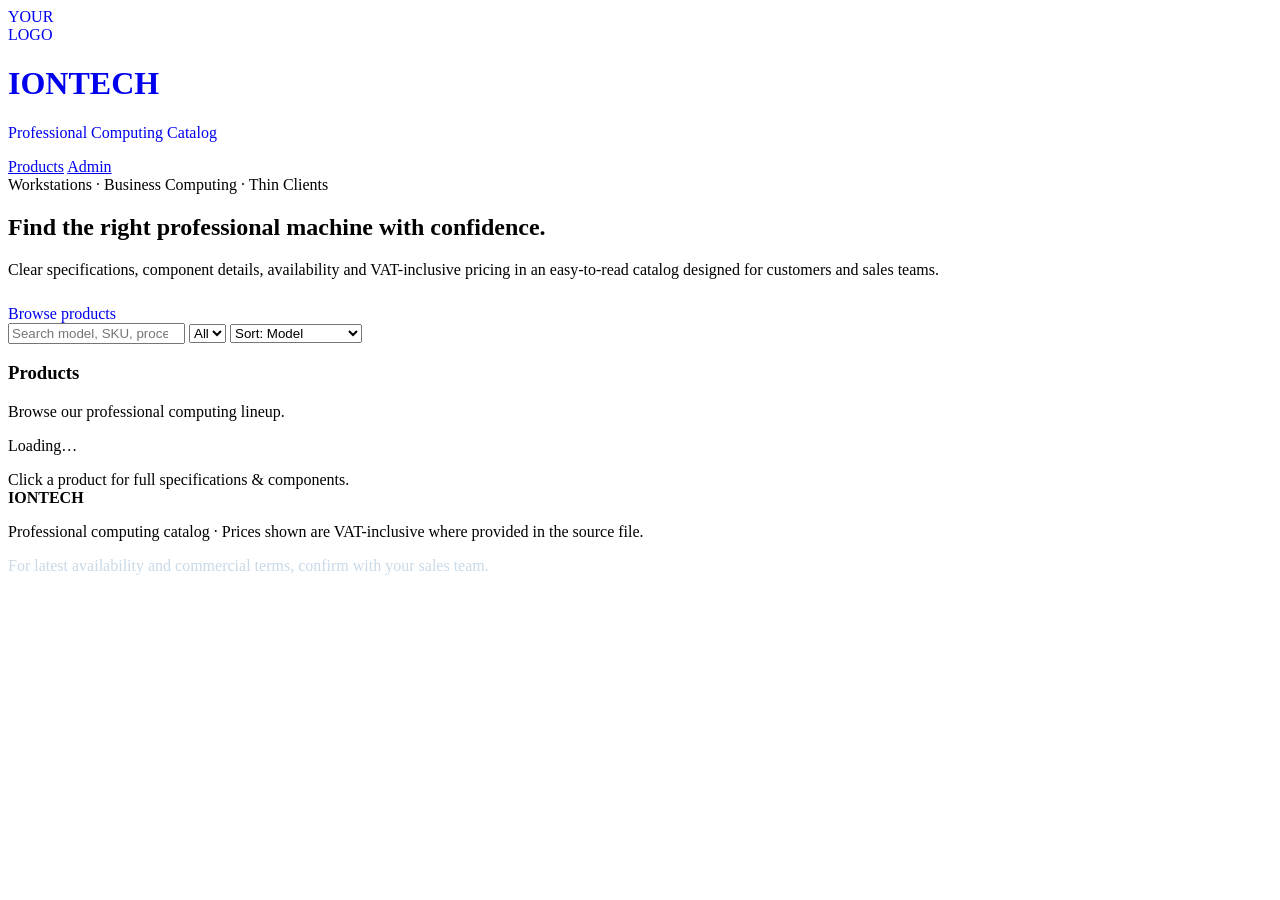
==== index.html @ 897bd8b8 "Add files via upload" ====
<!doctype html>
<html lang="en">
<head>
  <meta charset="utf-8">
  <meta name="viewport" content="width=device-width, initial-scale=1">
  <title>IONTECH Professional Computing Catalog</title>
  <meta name="description" content="Professional workstations and business computing products with specifications, components and VAT-inclusive pricing.">
  <meta name="robots" content="index,follow">
  <meta name="theme-color" content="#153b66">
  <link rel="canonical" href="">
  <link rel="stylesheet" href="./assets/styles.css">
</head>
<body>
<header class="site-header">
  <div class="container nav">
    <a class="brand" href="./" style="text-decoration:none">
      <div class="logo-box" data-logo><span>YOUR<br>LOGO</span></div>
      <div><h1 data-brand>IONTECH</h1><p>Professional Computing Catalog</p></div>
    </a>
    <nav class="nav-links">
      <a href="#catalog">Products</a>
      <a href="./admin.html">Admin</a>
    </nav>
  </div>
</header>

<main>
<section class="hero" id="heroSection">
  <div class="container hero-grid">
    <div>
      <div class="kicker" id="heroKicker">Workstations · Business Computing · Thin Clients</div>
      <h2 id="heroHeading">Find the right professional machine with confidence.</h2>
      <p id="heroSubheading">Clear specifications, component details, availability and VAT-inclusive pricing in an easy-to-read catalog designed for customers and sales teams.</p>
      <a class="btn btn-primary" id="heroButton" href="#catalog" style="display:inline-block;text-decoration:none;margin-top:10px">Browse products</a>
    </div>
  </div>
</section>

<section class="toolbar" id="catalog">
  <div class="container">
    <div class="toolbar-inner">
      <input id="search" class="input" type="search" placeholder="Search model, SKU, processor, GPU, RAM, storage...">
      <select id="category" class="select"><option>All</option></select>
      <select id="sort" class="select">
        <option value="model">Sort: Model</option>
        <option value="priceAsc">Sort: Lowest price</option>
        <option value="priceDesc">Sort: Highest price</option>
      </select>
    </div>
    <div class="catalog-head">
      <div><h3 id="productsHeading">Products</h3><p id="productsSubheading">Browse our professional computing lineup.</p><p id="count">Loading…</p></div>
      <div class="small" id="productsHelper">Click a product for full specifications & components.</div>
    </div>
  </div>
</section>

<section class="container">
  <div id="grid" class="grid"></div>
</section>
</main>

<footer class="footer" id="siteFooter">
  <div class="container">
    <strong data-brand>IONTECH</strong>
    <p id="footerDescription">Professional computing catalog · Prices shown are VAT-inclusive where provided in the source file.</p>
    <p class="small" style="color:#c9d9e7" id="footerNote">For latest availability and commercial terms, confirm with your sales team.</p>
  </div>
</footer>

<div class="modal" id="modal">
  <div class="modal-box" id="modalContent"></div>
</div>

<script src="./Data/products.js"></script>
<script src="./assets/app.js"></script>
</body>
</html>
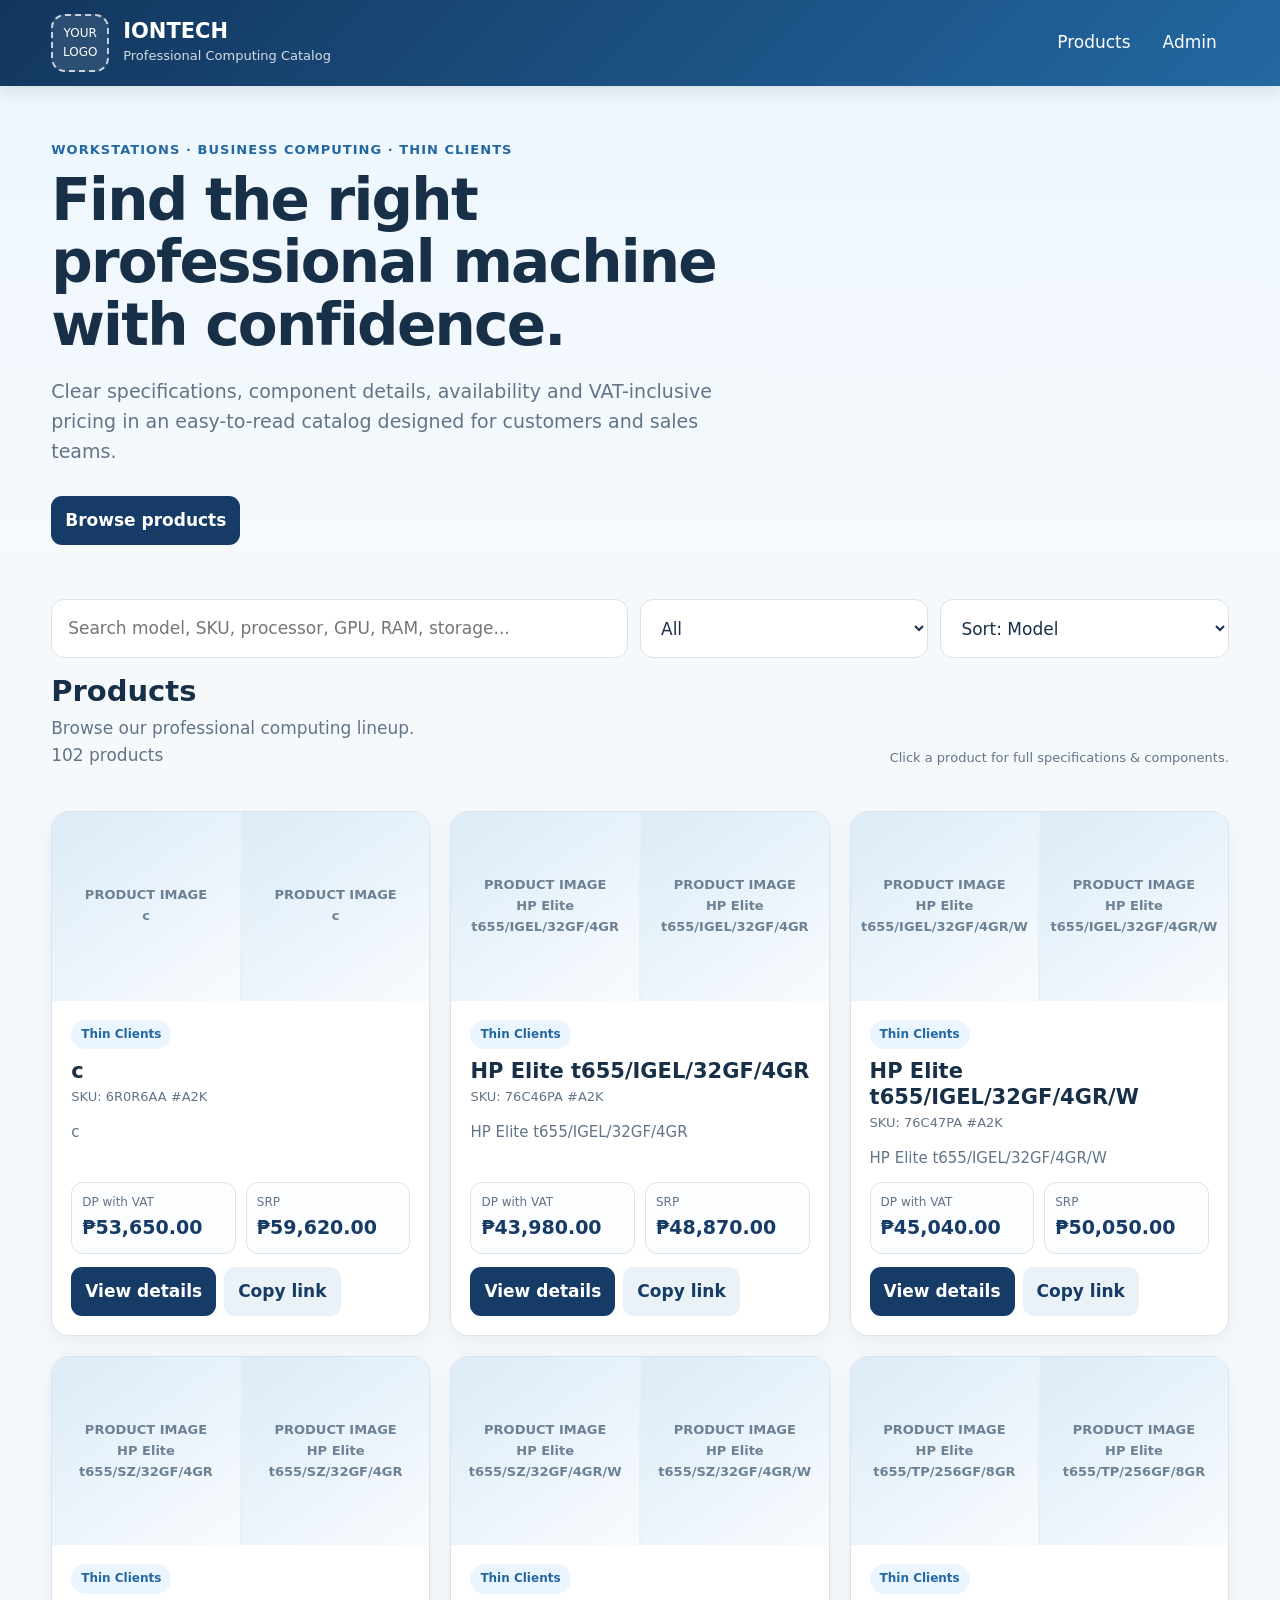
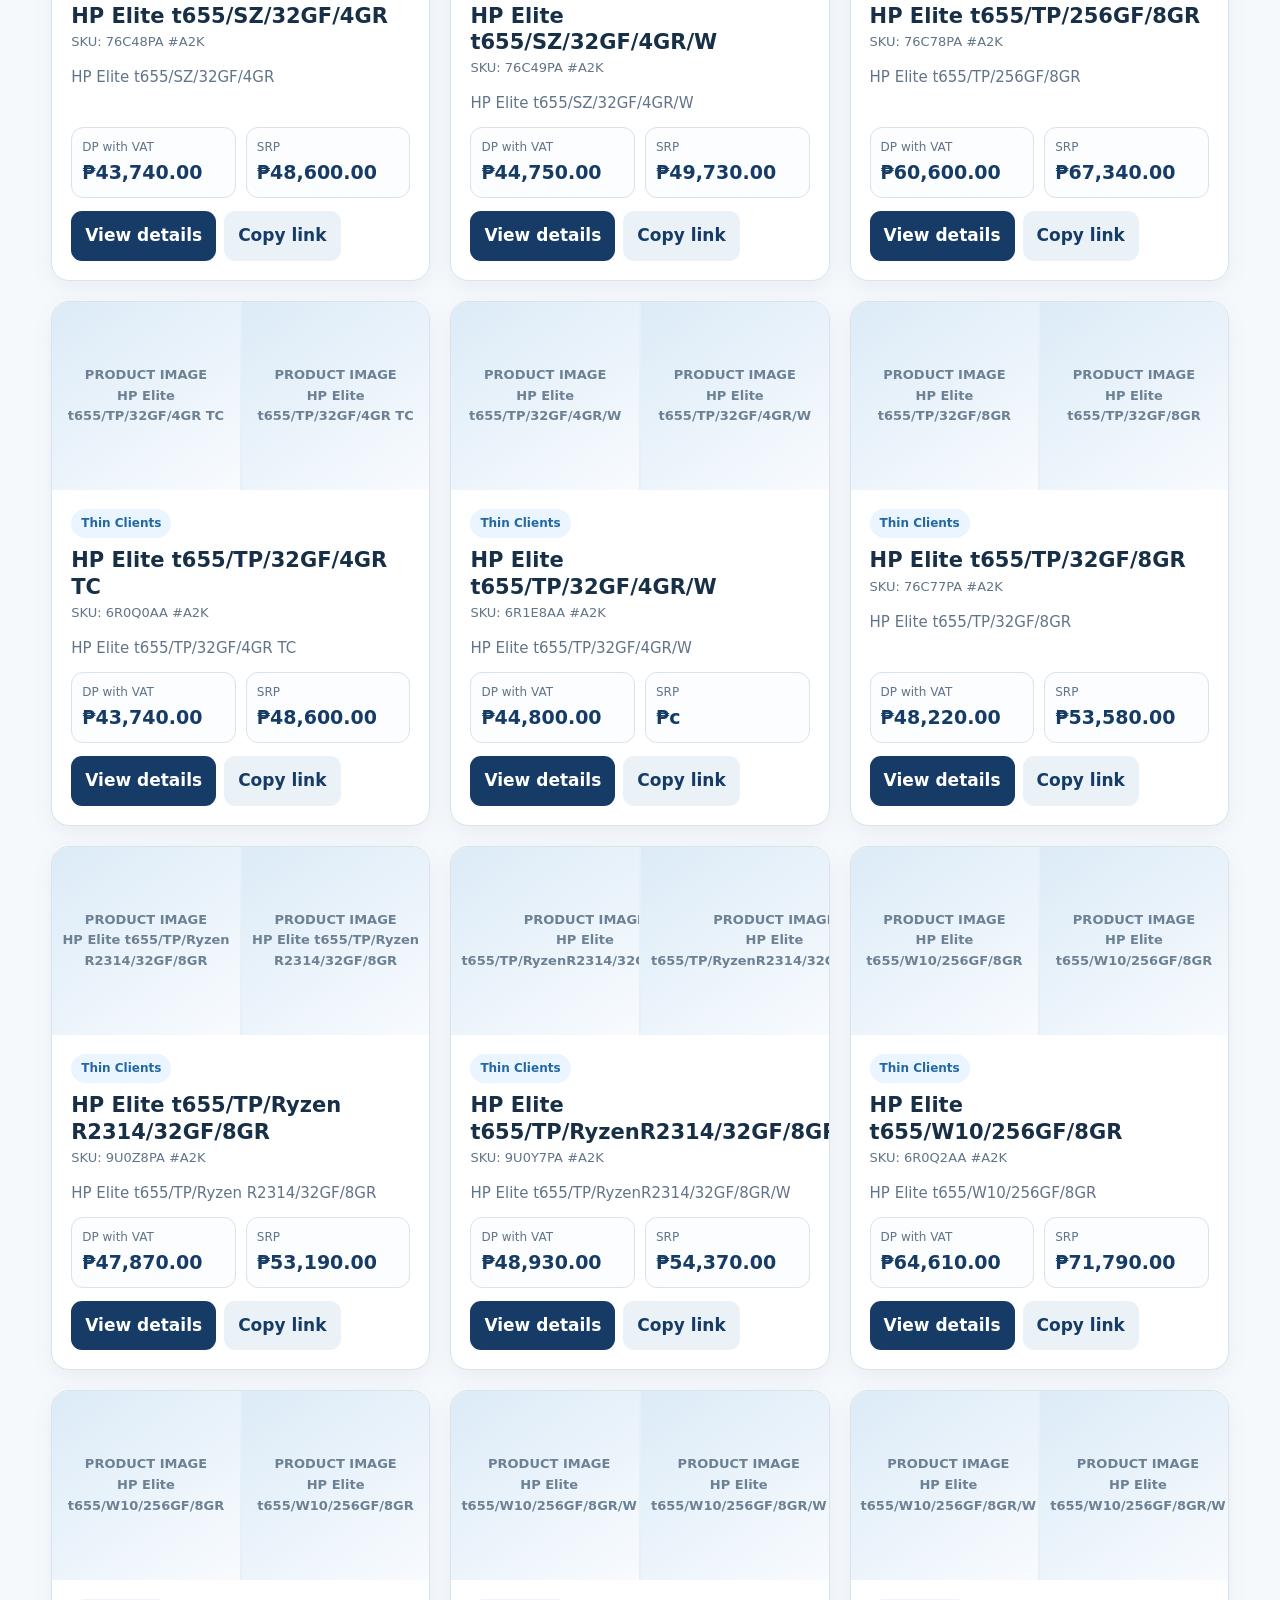
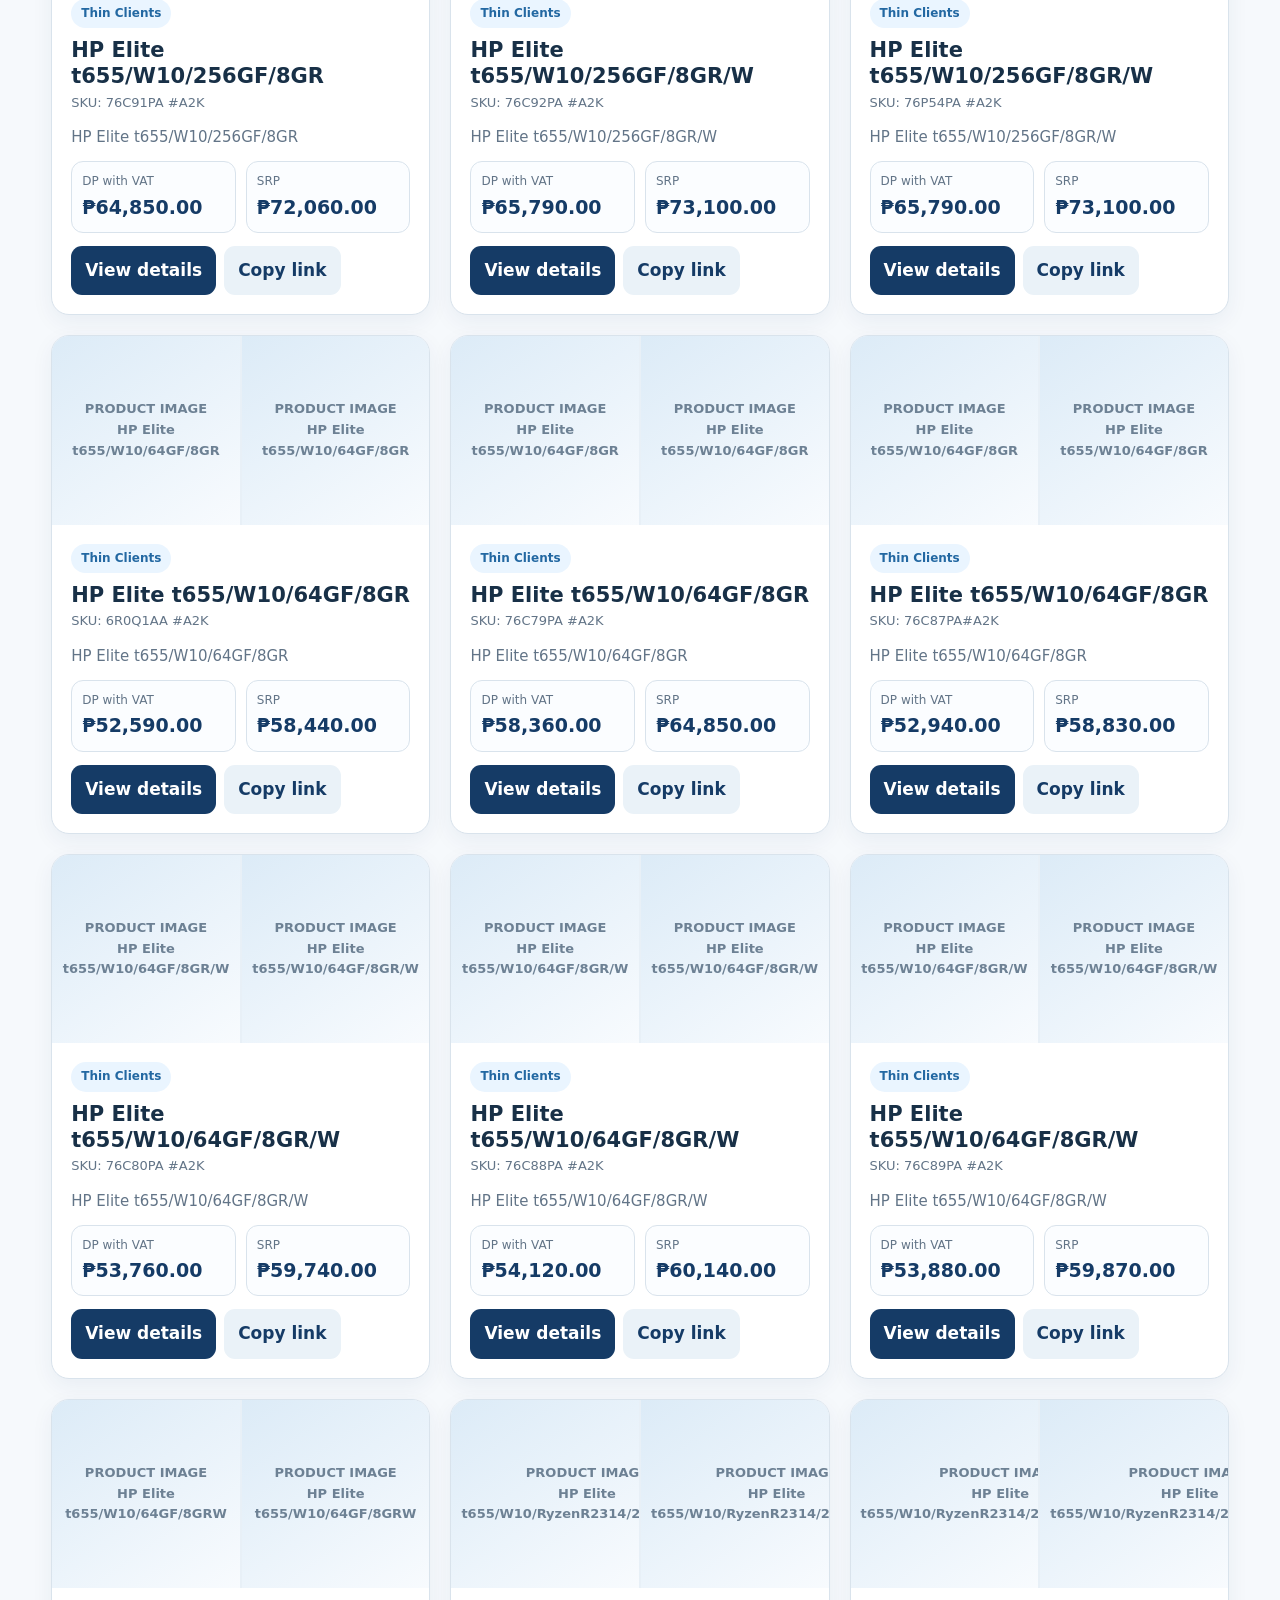
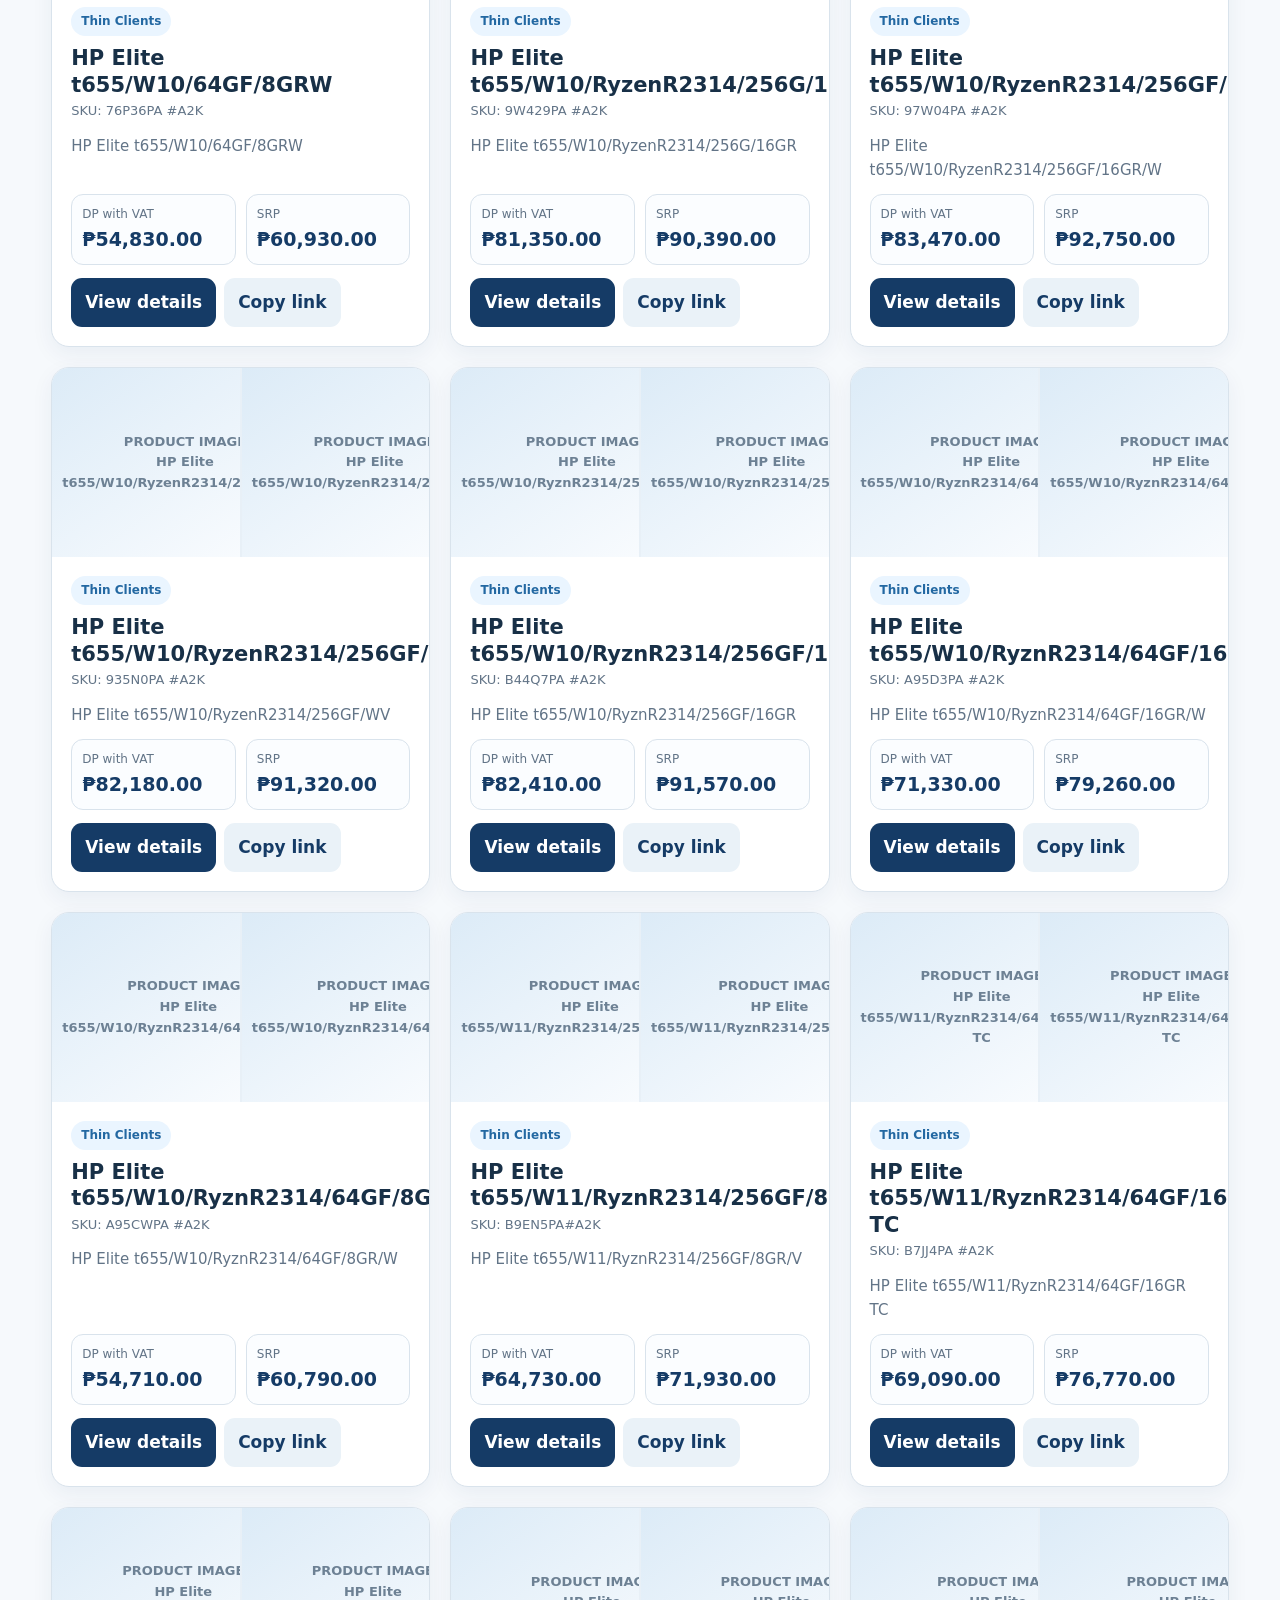
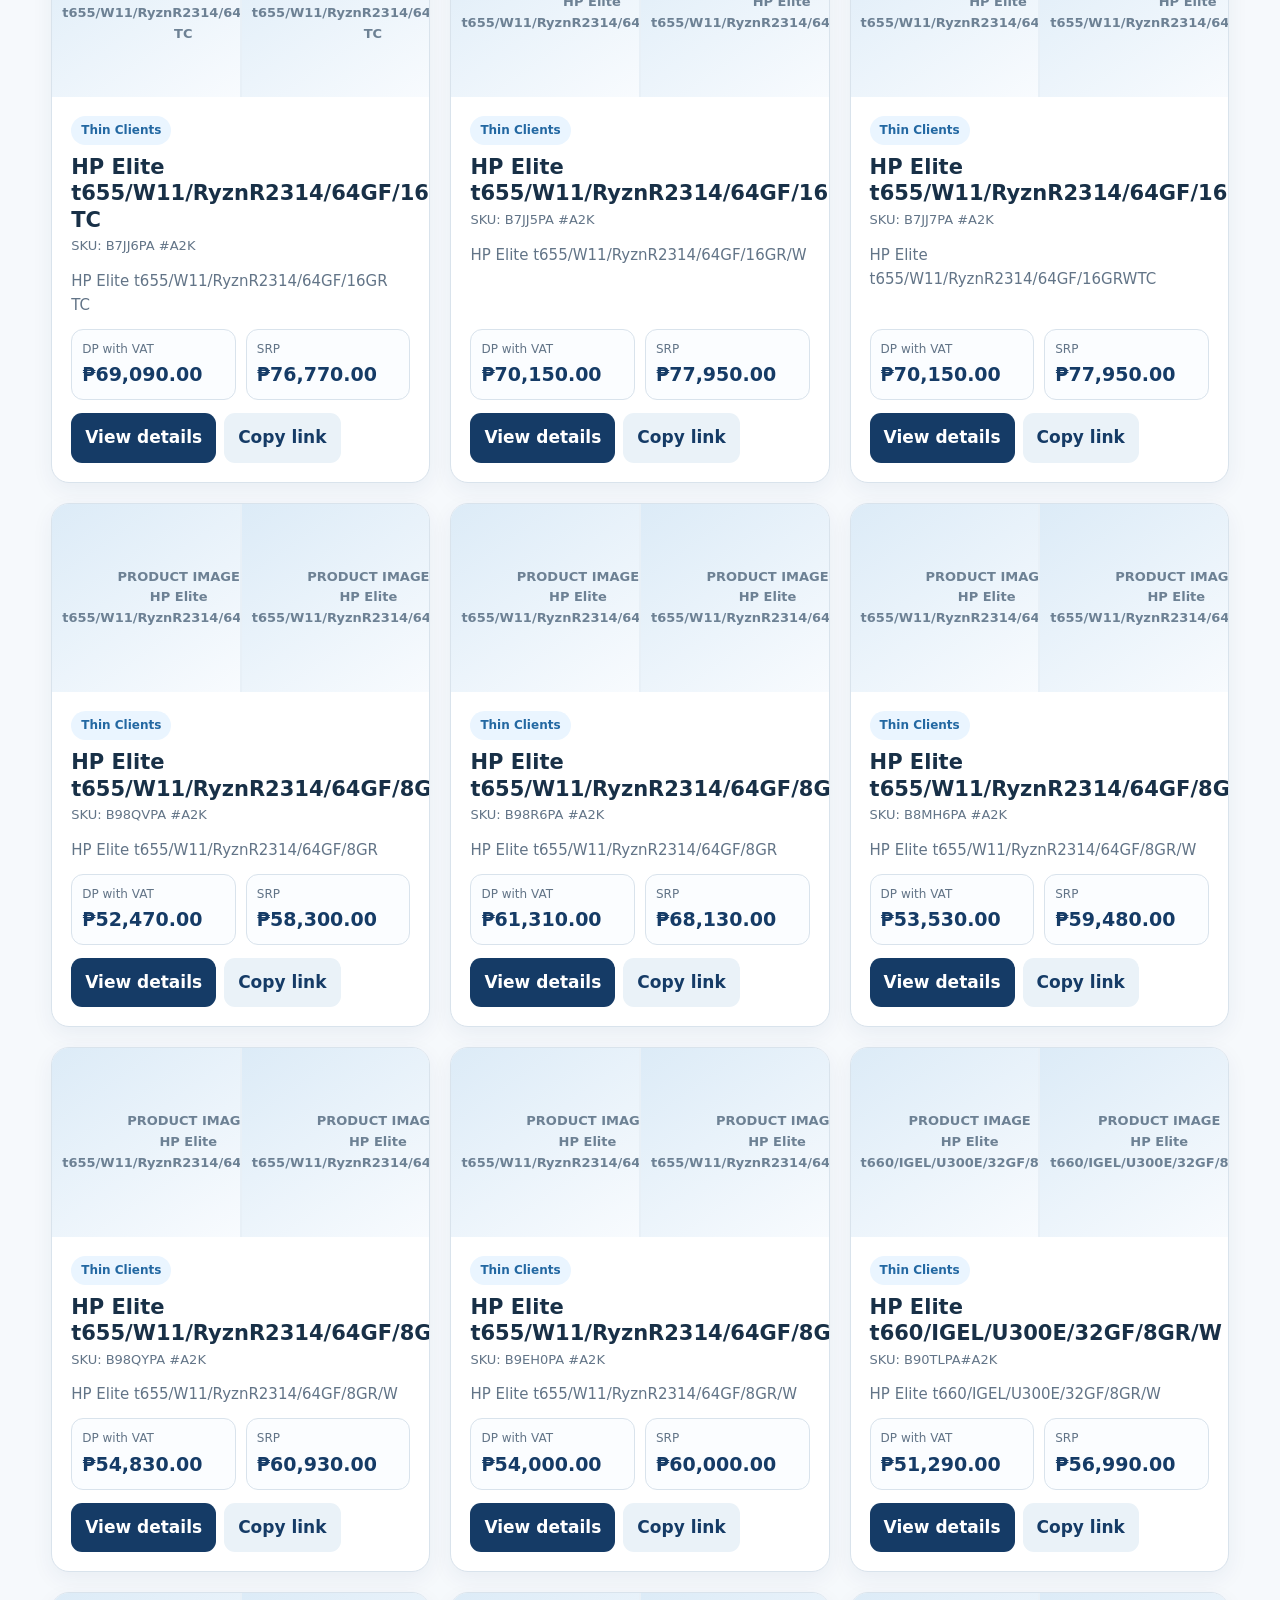
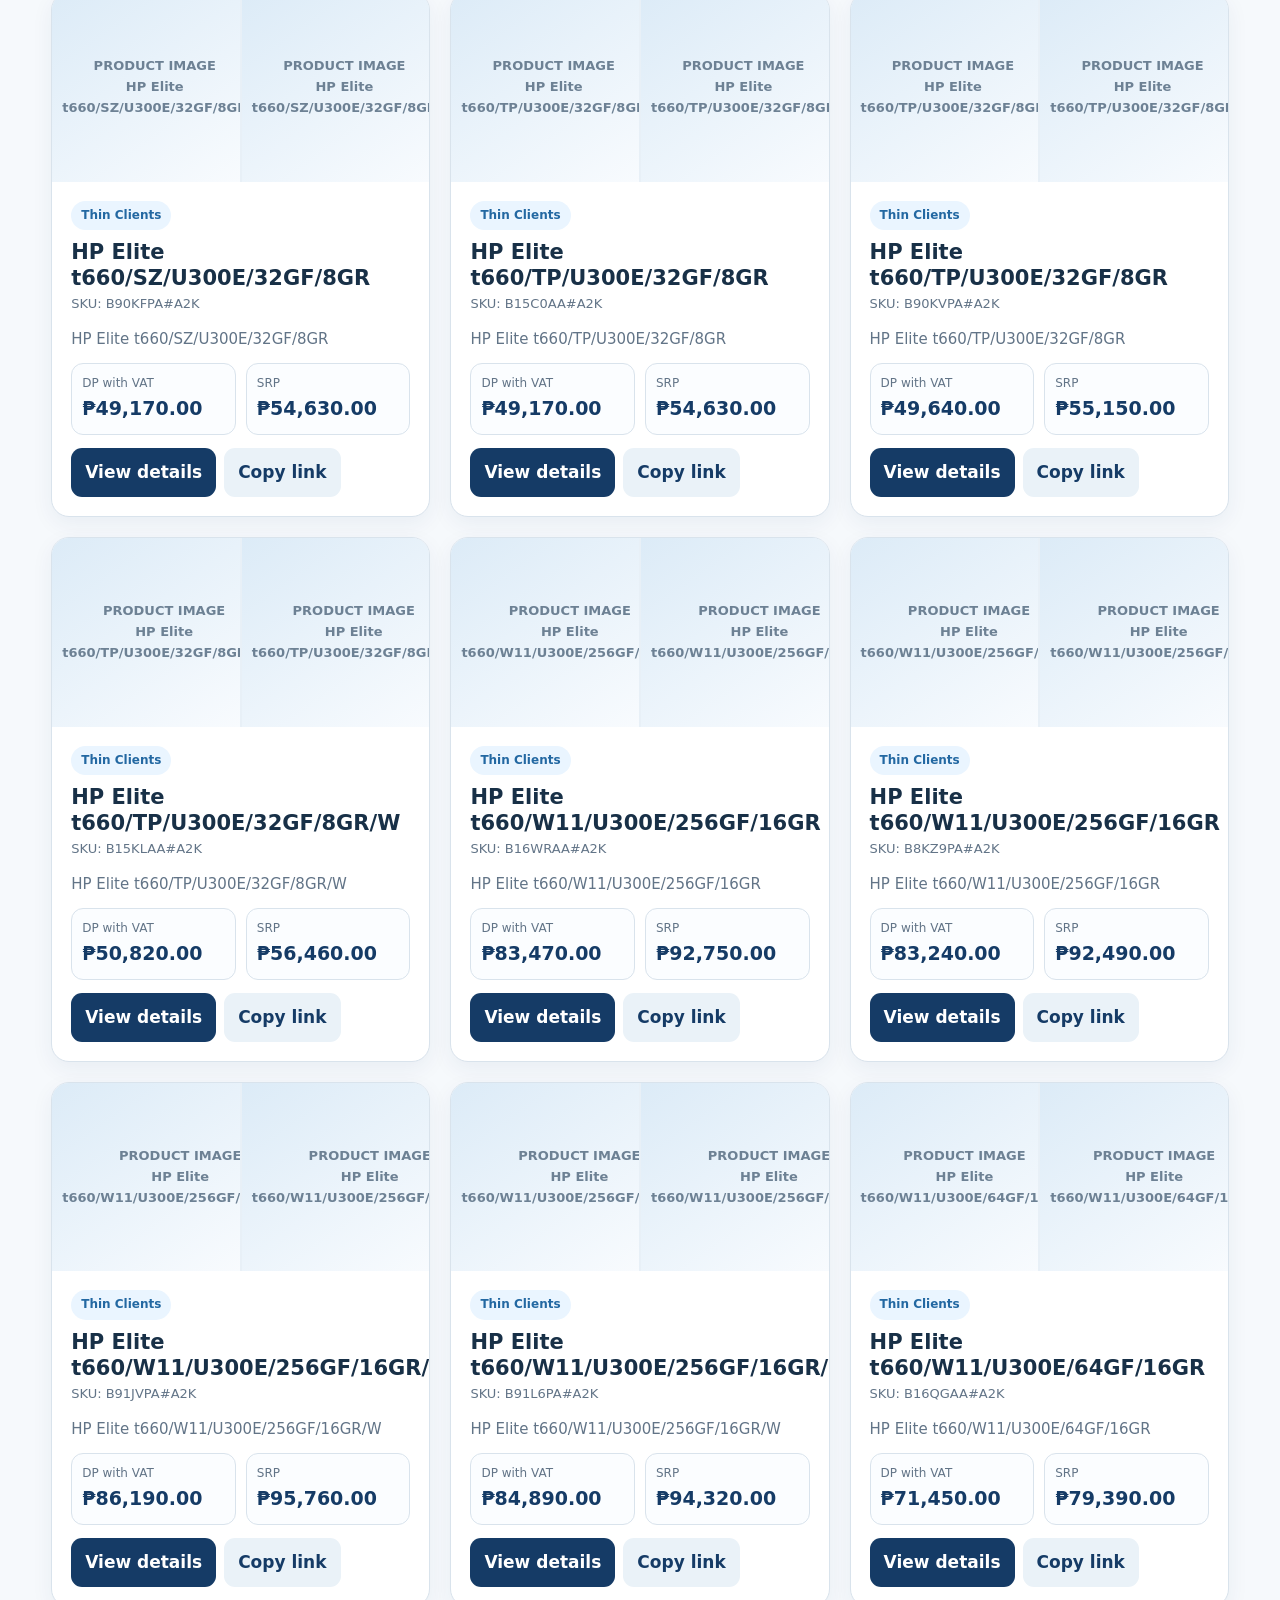
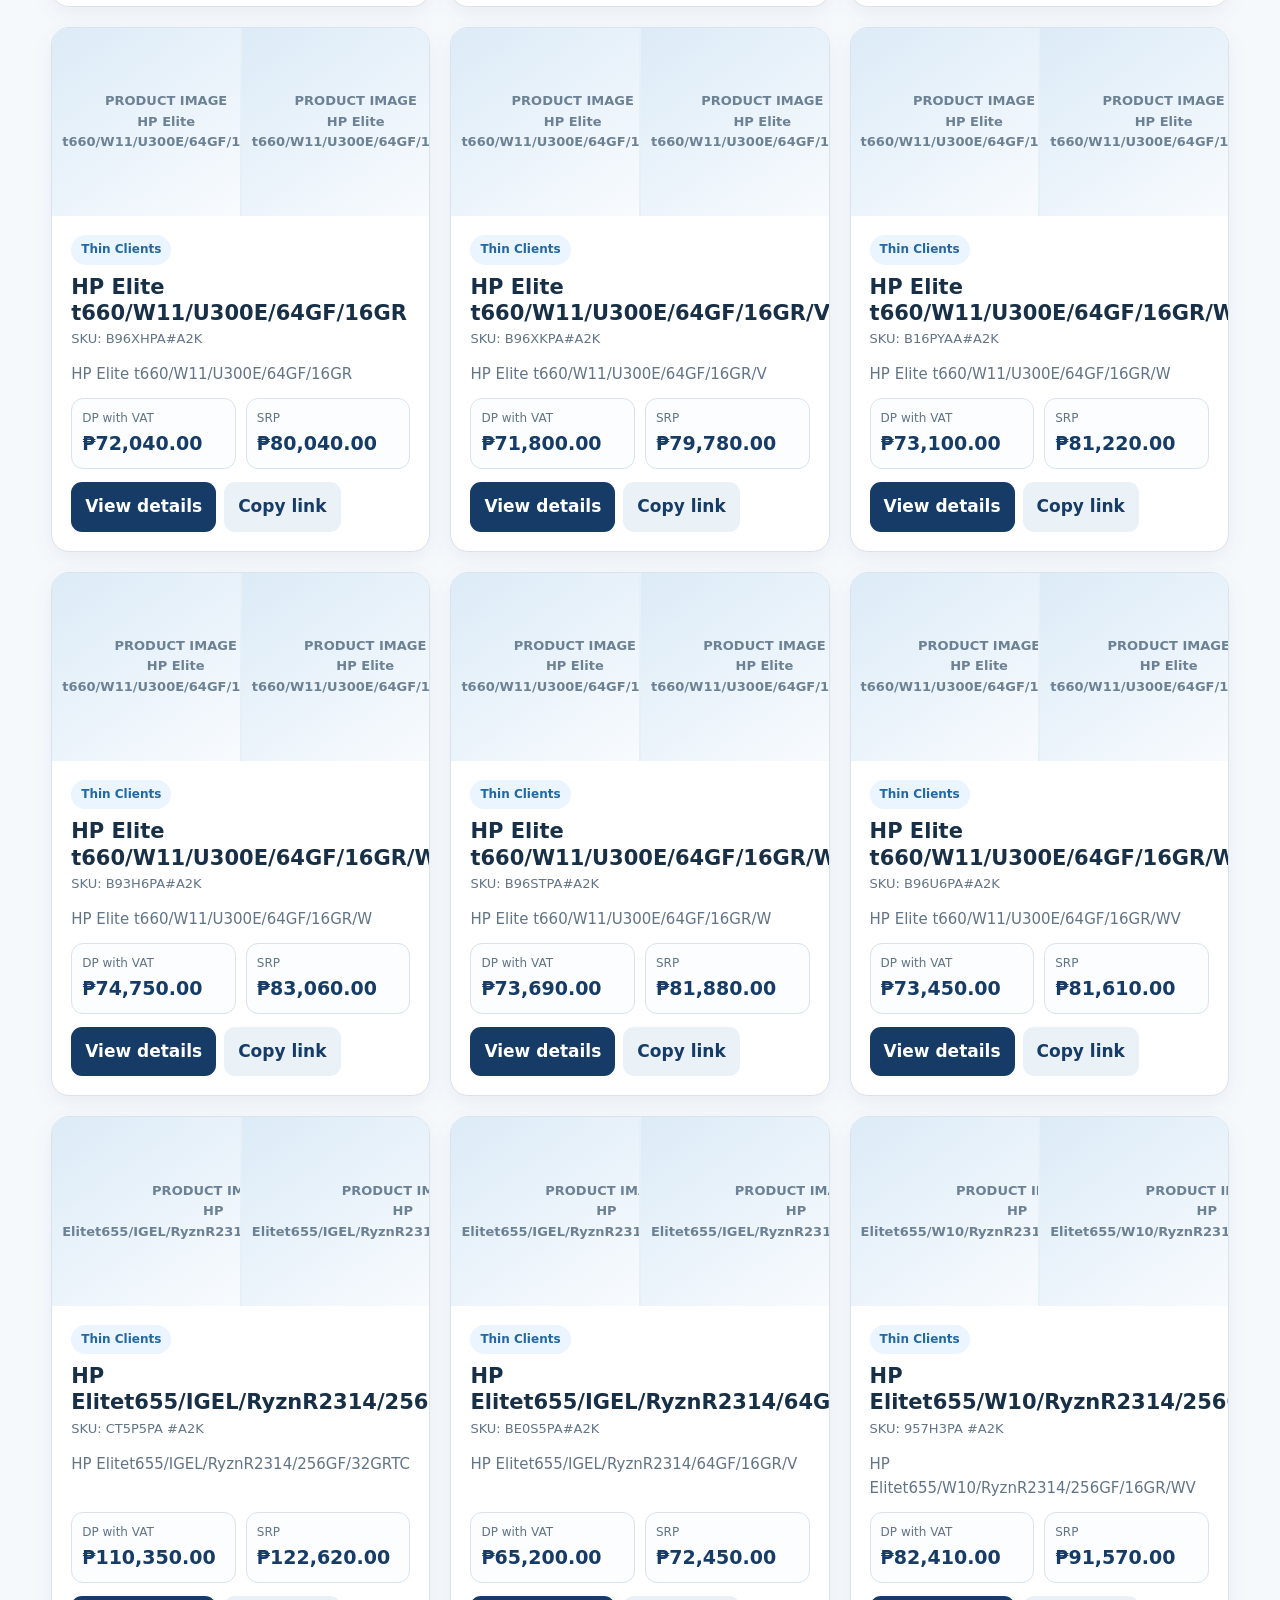
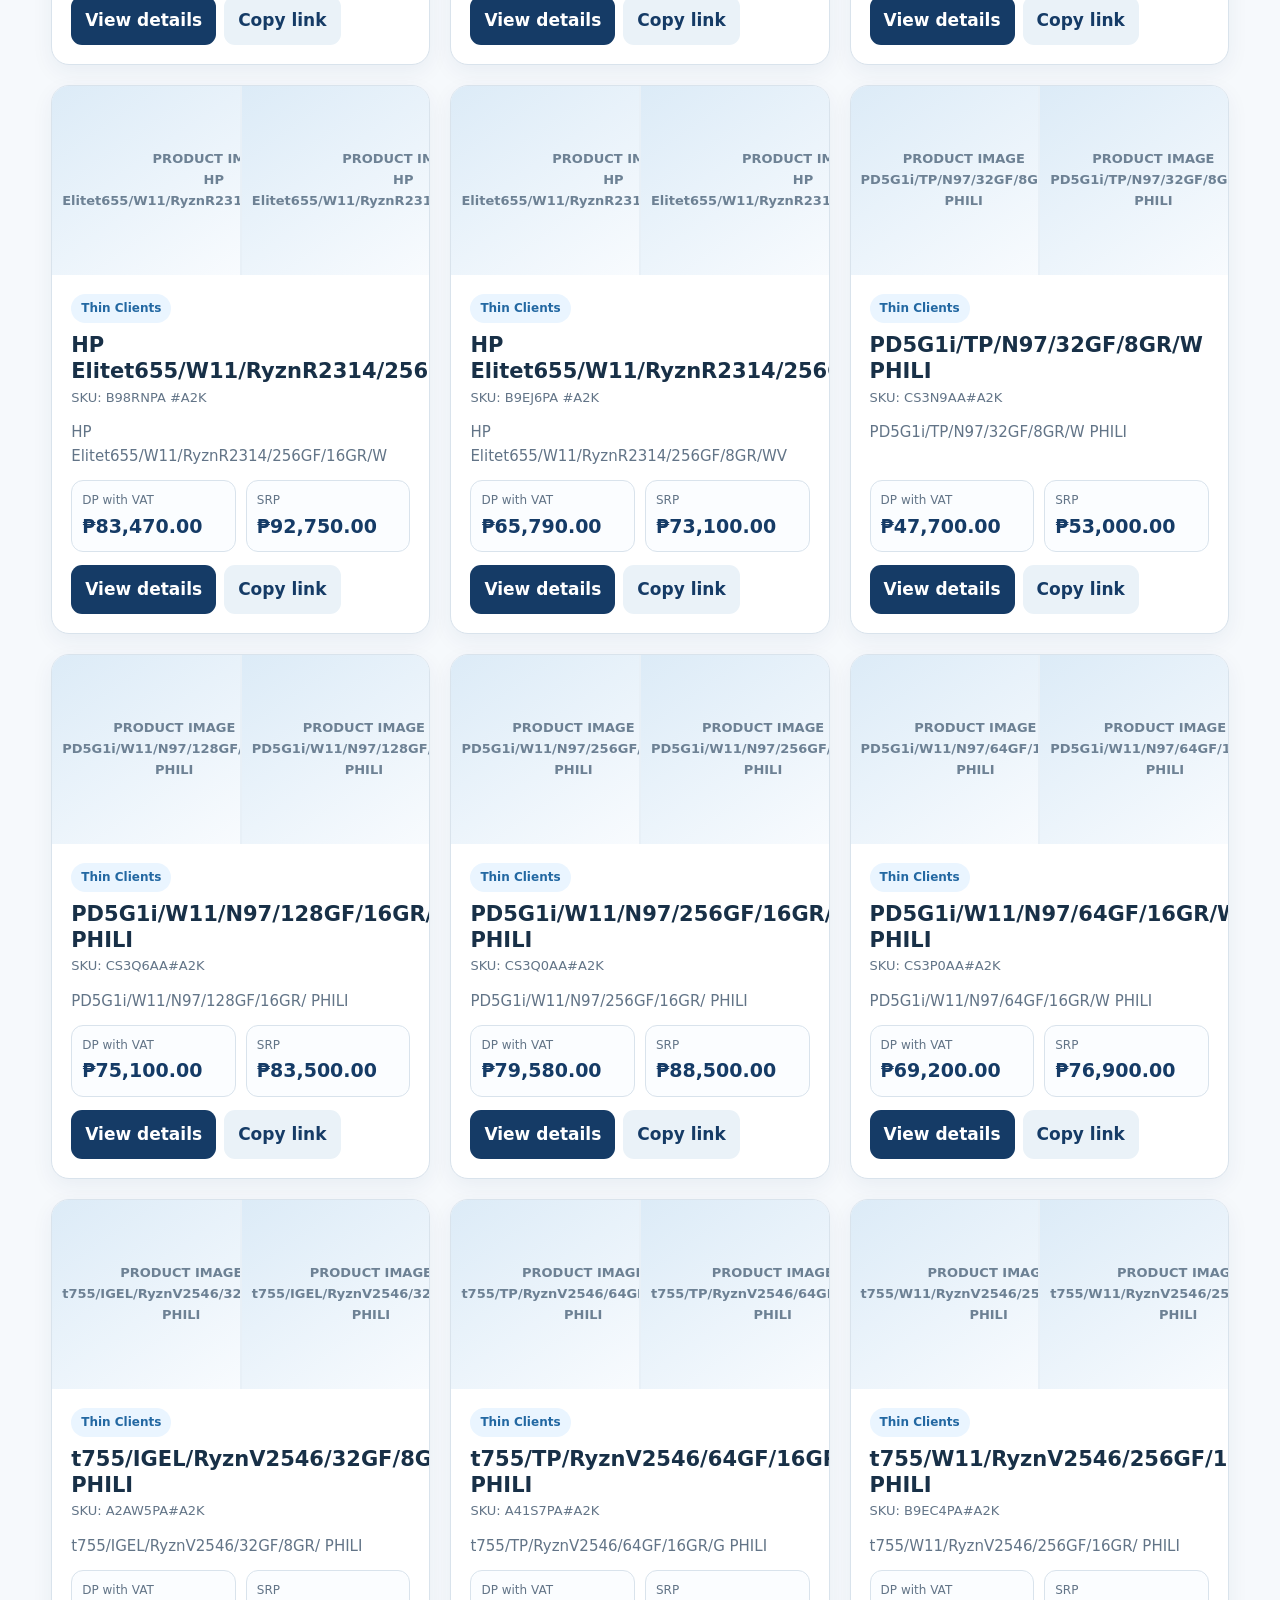
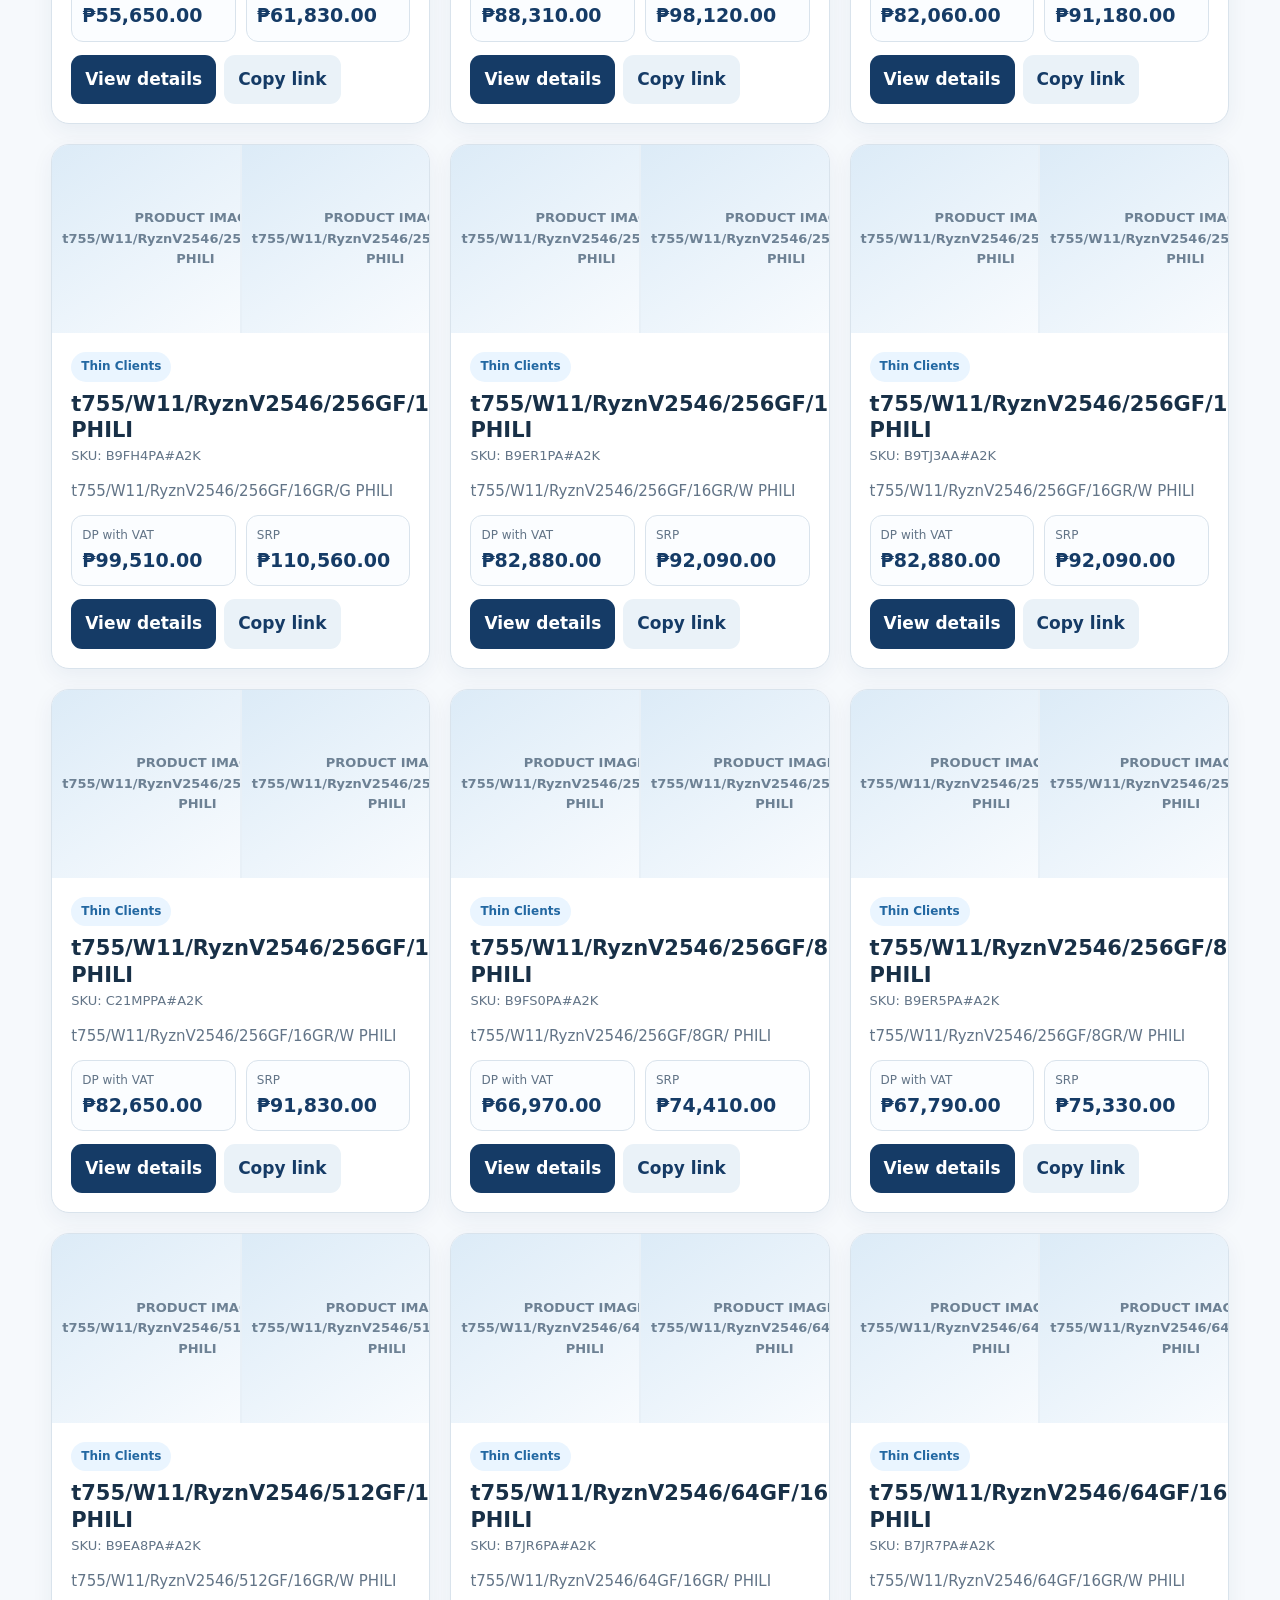
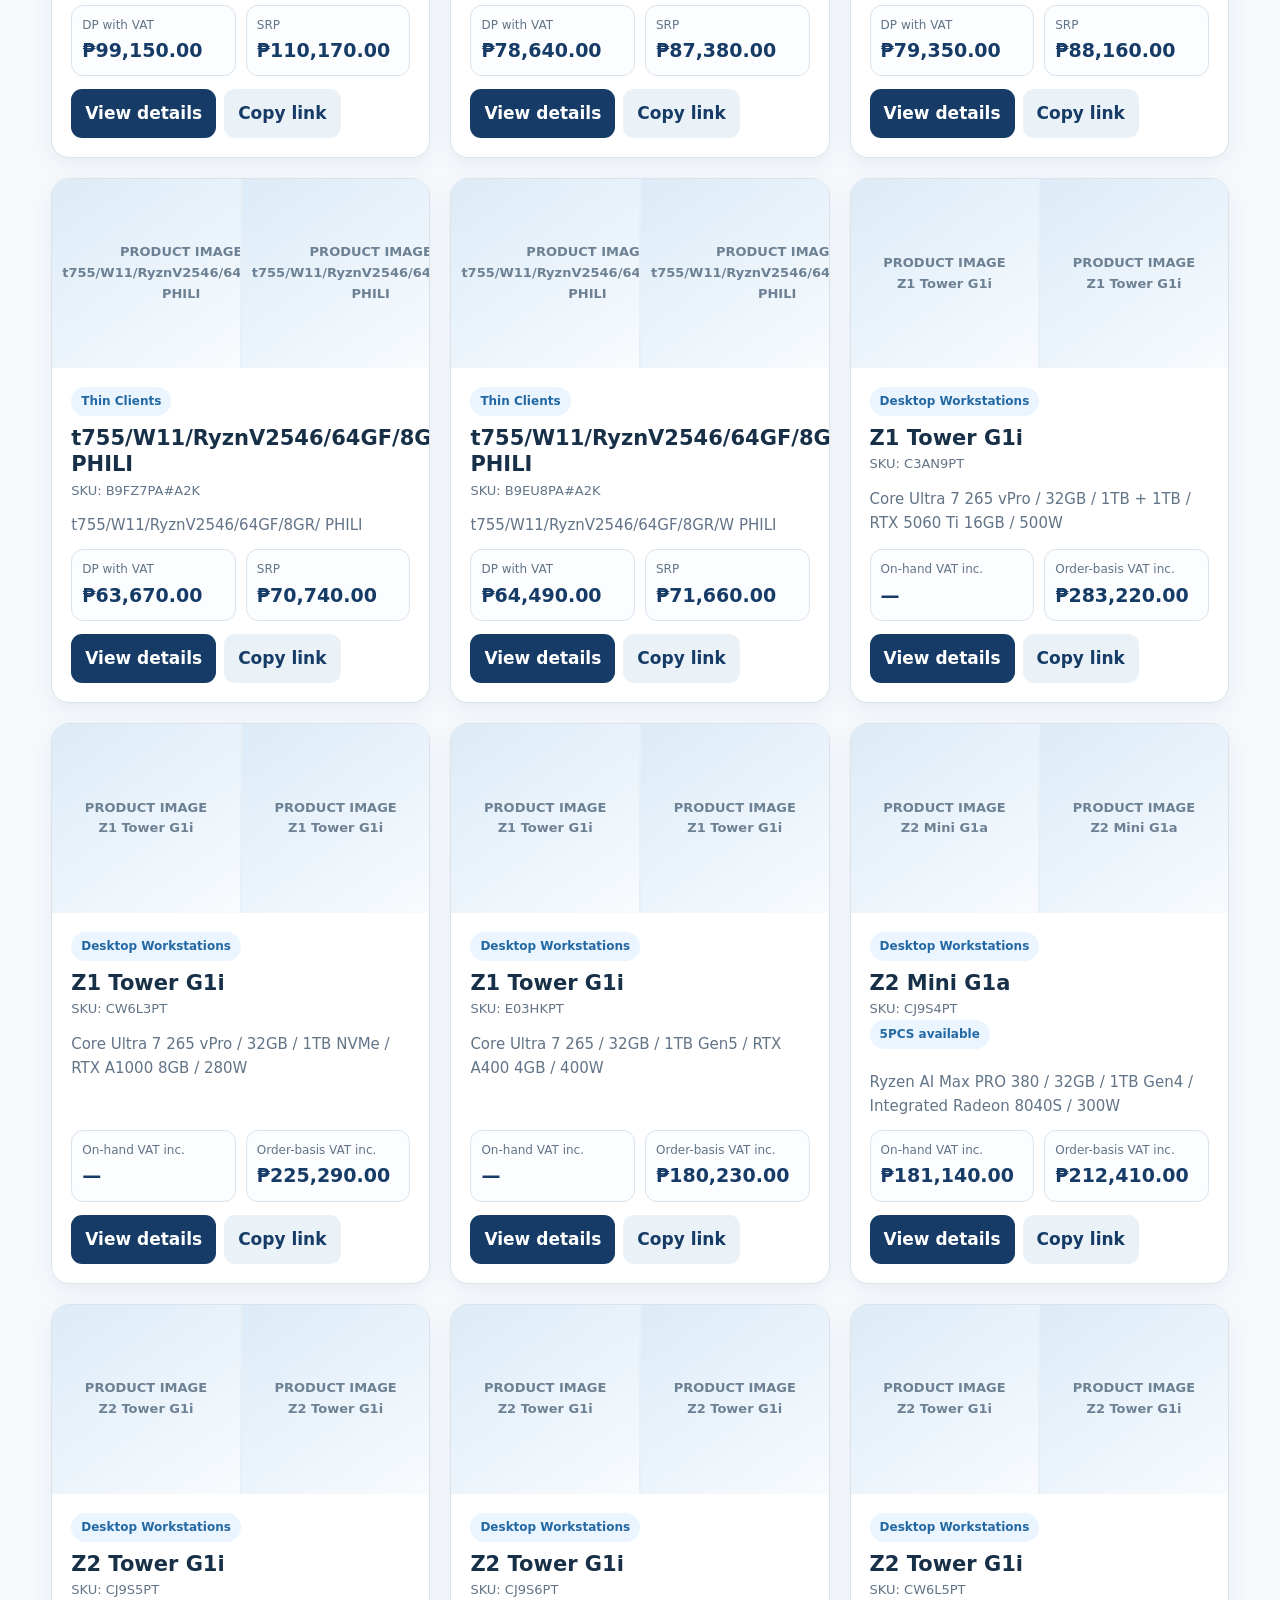
==== commit bf11e8c8: "Update index.html" ====
--- a/index.html
+++ b/index.html
@@ -8,7 +8,7 @@
   <meta name="robots" content="index,follow">
   <meta name="theme-color" content="#153b66">
   <link rel="canonical" href="">
-  <link rel="stylesheet" href="./assets/styles.css">
+  <link rel="stylesheet" href="./styles.css">
 </head>
 <body>
 <header class="site-header">
@@ -71,7 +71,7 @@
   <div class="modal-box" id="modalContent"></div>
 </div>
 
-<script src="./Data/products.js"></script>
-<script src="./assets/app.js"></script>
+<script src="./products.js"></script>
+<script src="./app.js"></script>
 </body>
 </html>
--- a/styles.css
+++ b/styles.css
@@ -0,0 +1,139 @@
+
+:root{
+  --navy:#153b66;
+  --blue:#2368a2;
+  --sky:#eaf5ff;
+  --mint:#eaf8f3;
+  --gold:#f0b84b;
+  --ink:#183047;
+  --muted:#627487;
+  --line:#d9e3ec;
+  --paper:#ffffff;
+  --bg:#f6f9fc;
+  --danger:#b33a3a;
+  --shadow:0 12px 35px rgba(21,59,102,.10);
+  --radius:18px;
+}
+*{box-sizing:border-box}
+html{scroll-behavior:smooth}
+body{
+  margin:0;background:var(--bg);color:var(--ink);
+  font-family:Inter,ui-sans-serif,system-ui,-apple-system,BlinkMacSystemFont,"Segoe UI",Arial,sans-serif;
+  font-size:17px;line-height:1.6;
+}
+button,input,select{font:inherit}
+button{cursor:pointer}
+a{color:inherit}
+.container{width:min(1180px,92%);margin:auto}
+.site-header{
+  background:linear-gradient(135deg,#12365d,#2368a2);
+  color:#fff;position:sticky;top:0;z-index:20;
+  box-shadow:0 4px 20px rgba(0,0,0,.12)
+}
+.nav{display:flex;align-items:center;justify-content:space-between;gap:20px;padding:14px 0}
+.brand{display:flex;align-items:center;gap:14px;min-width:0}
+.logo-box{
+  width:58px;height:58px;border:2px dashed rgba(255,255,255,.75);
+  border-radius:14px;display:grid;place-items:center;font-size:12px;text-align:center;
+  background:rgba(255,255,255,.10);overflow:hidden
+}
+.logo-box img{width:100%;height:100%;object-fit:contain;background:#fff}
+.brand h1{font-size:21px;line-height:1.2;margin:0}
+.brand p{margin:2px 0 0;opacity:.82;font-size:13px}
+.nav-links{display:flex;gap:8px;align-items:center}
+.nav-links a,.nav-links button{
+  color:#fff;text-decoration:none;border:0;background:transparent;padding:10px 12px;border-radius:10px
+}
+.nav-links a:hover,.nav-links button:hover{background:rgba(255,255,255,.13)}
+.hero{padding:54px 0 30px;background:linear-gradient(180deg,#eef7ff 0%,#f6f9fc 100%)}
+.hero-grid{display:grid;grid-template-columns:1.25fr .75fr;gap:30px;align-items:center}
+.kicker{color:var(--blue);font-weight:800;letter-spacing:.08em;text-transform:uppercase;font-size:13px}
+.hero h2{font-size:clamp(34px,5vw,58px);line-height:1.08;margin:8px 0 18px;letter-spacing:-.03em}
+.hero p{font-size:19px;color:var(--muted);max-width:700px}
+.hero-card{background:#fff;border:1px solid var(--line);padding:24px;border-radius:24px;box-shadow:var(--shadow)}
+.hero-stat{display:flex;justify-content:space-between;padding:13px 0;border-bottom:1px solid var(--line)}
+.hero-stat:last-child{border-bottom:0}
+.toolbar{padding:24px 0;position:sticky;top:86px;z-index:10;background:rgba(246,249,252,.96);backdrop-filter:blur(12px)}
+.toolbar-inner{display:grid;grid-template-columns:1.4fr .7fr .7fr;gap:12px}
+.input,.select{
+  width:100%;padding:15px 16px;border:1px solid var(--line);border-radius:13px;
+  background:#fff;color:var(--ink);outline:none
+}
+.input:focus,.select:focus{border-color:var(--blue);box-shadow:0 0 0 4px rgba(35,104,162,.10)}
+.chips{display:flex;flex-wrap:wrap;gap:9px;margin-top:12px}
+.chip{border:1px solid var(--line);background:#fff;padding:8px 13px;border-radius:999px;color:var(--muted)}
+.chip.active{background:var(--navy);color:#fff;border-color:var(--navy)}
+.catalog-head{display:flex;justify-content:space-between;align-items:end;gap:20px;margin:10px 0 18px}
+.catalog-head h3{font-size:29px;margin:0}
+.catalog-head p{margin:0;color:var(--muted)}
+.grid{display:grid;grid-template-columns:repeat(3,1fr);gap:20px;padding-bottom:60px}
+.card{background:#fff;border:1px solid var(--line);border-radius:var(--radius);overflow:hidden;box-shadow:0 7px 22px rgba(21,59,102,.06);display:flex;flex-direction:column}
+.card-media{display:grid;grid-template-columns:1fr 1fr;gap:2px;background:#e8f0f7;aspect-ratio:16/8}
+.thumb{background:linear-gradient(145deg,#dcebf7,#f8fbfe);display:grid;place-items:center;overflow:hidden}
+.thumb img{width:100%;height:100%;object-fit:cover}
+.placeholder{color:#6d8194;text-align:center;padding:10px;font-weight:800;font-size:13px}
+.card-body{padding:19px;display:flex;flex-direction:column;flex:1}
+.badge{display:inline-flex;align-self:flex-start;padding:5px 10px;border-radius:999px;background:var(--sky);color:var(--blue);font-size:12px;font-weight:800;margin-bottom:9px}
+.card h4{margin:0;font-size:21px;line-height:1.25}
+.sku{font-size:13px;color:var(--muted);margin-top:3px}
+.card-desc{font-size:15px;color:var(--muted);margin:12px 0}
+.price-grid{display:grid;grid-template-columns:1fr 1fr;gap:10px;margin-top:auto}
+.price-box{border:1px solid var(--line);border-radius:12px;padding:10px;background:#fbfdff}
+.price-label{font-size:12px;color:var(--muted)}
+.price{font-size:19px;font-weight:900;color:var(--navy)}
+.card-actions{display:flex;gap:8px;margin-top:13px}
+.btn{border:0;border-radius:11px;padding:11px 14px;font-weight:800}
+.btn-primary{background:var(--navy);color:#fff}
+.btn-secondary{background:#eaf2f8;color:var(--navy)}
+.btn-danger{background:#fff0f0;color:var(--danger)}
+.empty{padding:50px;text-align:center;color:var(--muted);background:#fff;border:1px dashed var(--line);border-radius:18px;grid-column:1/-1}
+.modal{position:fixed;inset:0;background:rgba(11,30,48,.60);display:none;align-items:center;justify-content:center;padding:20px;z-index:50}
+.modal.open{display:flex}
+.modal-box{width:min(1050px,100%);max-height:92vh;overflow:auto;background:#fff;border-radius:22px;box-shadow:0 30px 80px rgba(0,0,0,.28)}
+.modal-top{display:flex;justify-content:space-between;gap:15px;padding:20px 24px;border-bottom:1px solid var(--line);position:sticky;top:0;background:#fff;z-index:2}
+.close{border:0;background:#eef3f7;width:42px;height:42px;border-radius:50%;font-size:23px}
+.detail{padding:24px}
+.detail-grid{display:grid;grid-template-columns:.8fr 1.2fr;gap:28px}
+.gallery{display:grid;grid-template-columns:1fr 1fr;gap:8px}
+.gallery .thumb{aspect-ratio:1/1;border-radius:14px}
+.detail h2{font-size:36px;line-height:1.15;margin:0 0 6px}
+.detail .lead{color:var(--muted);font-size:18px}
+.detail-prices{display:grid;grid-template-columns:1fr 1fr;gap:12px;margin:20px 0}
+.detail-price{padding:16px;border-radius:14px;background:var(--mint);border:1px solid #cde9df}
+.detail-price strong{display:block;font-size:25px;color:#17624e}
+.specs{border-collapse:collapse;width:100%;margin-top:18px}
+.specs th,.specs td{padding:12px 10px;border-bottom:1px solid var(--line);text-align:left;vertical-align:top}
+.specs th{width:32%;color:#4c6377;background:#fbfdff}
+.components{display:grid;grid-template-columns:1fr 1fr;gap:8px;margin-top:15px}
+.component{border:1px solid var(--line);border-radius:10px;padding:10px}
+.component b{font-size:12px;color:var(--blue)}
+.footer{background:#12365d;color:#fff;padding:36px 0;margin-top:30px}
+.footer p{margin:4px 0;color:#dce9f5}
+.admin-wrap{padding:35px 0 70px}
+.admin-card{background:#fff;border:1px solid var(--line);border-radius:18px;padding:22px;box-shadow:var(--shadow);margin-bottom:20px}
+.admin-grid{display:grid;grid-template-columns:repeat(2,1fr);gap:14px}
+.field label{display:block;font-size:13px;font-weight:800;margin-bottom:5px}
+.field input,.field textarea,.field select{width:100%;padding:12px;border:1px solid var(--line);border-radius:10px}
+.field textarea{min-height:100px;resize:vertical}
+.image-admin{display:grid;grid-template-columns:1fr 1fr;gap:12px}
+.image-slot{border:1px dashed #aebdca;border-radius:12px;padding:10px;background:#f9fbfd}
+.image-slot img{width:100%;aspect-ratio:16/9;object-fit:contain;background:#edf3f8;border-radius:9px;margin-bottom:8px}
+.notice{padding:14px 16px;border-radius:12px;background:#fff7df;border:1px solid #efd58e;color:#71591c;margin-bottom:16px}
+.admin-list{display:grid;gap:10px}
+.admin-row{display:grid;grid-template-columns:1fr auto;gap:10px;align-items:center;border:1px solid var(--line);border-radius:12px;padding:12px}
+.hidden{display:none!important}
+.small{font-size:13px;color:var(--muted)}
+@media(max-width:900px){
+  .hero-grid,.detail-grid{grid-template-columns:1fr}
+  .grid{grid-template-columns:repeat(2,1fr)}
+  .toolbar-inner{grid-template-columns:1fr}
+}
+@media(max-width:620px){
+  body{font-size:16px}
+  .nav{align-items:flex-start}
+  .nav-links{display:none}
+  .grid{grid-template-columns:1fr}
+  .price-grid,.detail-prices,.components,.admin-grid,.image-admin{grid-template-columns:1fr}
+  .hero{padding-top:34px}
+}
+.table-wrap{overflow:auto}.specs thead th{background:#f4f7fa}.specs td,.specs th{vertical-align:top}.components{display:none}
